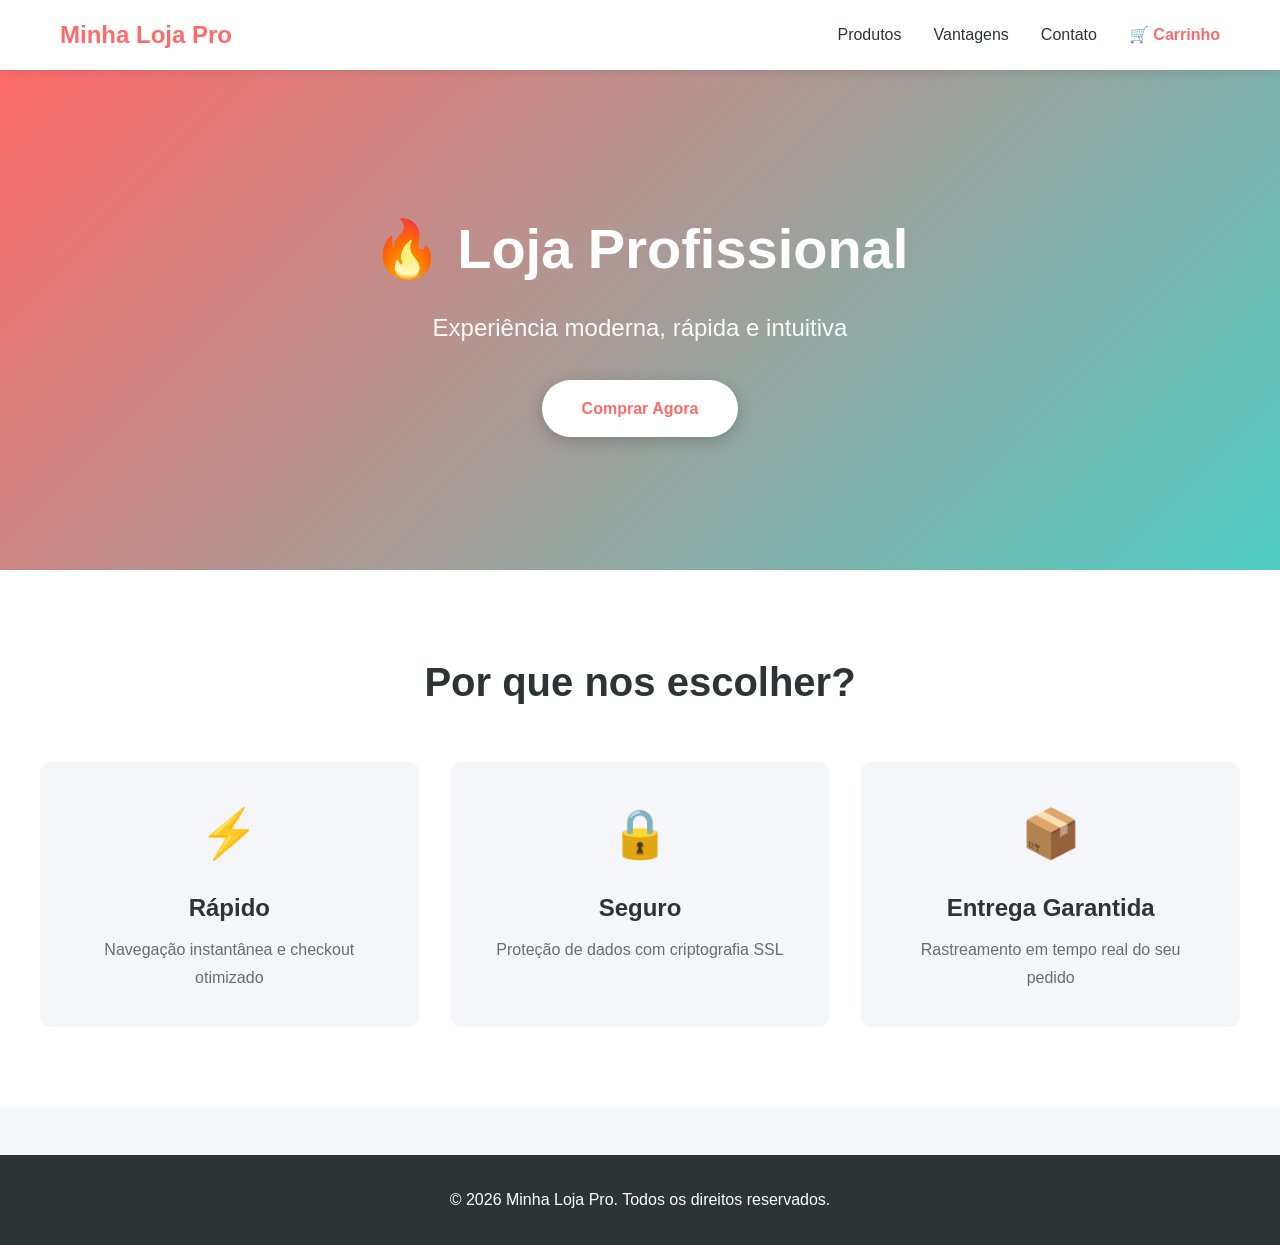
==== index.html @ 3347c28b "fazendo alterações no css, no carrinho do cliente" ====
<!DOCTYPE html>
<html lang="pt-BR">
<head>
    <meta charset="UTF-8">
    <meta name="viewport" content="width=device-width, initial-scale=1.0">
    <title>Minha Loja Pro - Experiência moderna e intuitiva</title>
    <link rel="stylesheet" href="css/style.css">
</head>
<body>
    <header class="header">
        <div class="container">
            <div class="logo">Minha Loja Pro</div>
            <nav class="navbar">
                <a href="#products" class="nav-link">Produtos</a>
                <a href="#features" class="nav-link">Vantagens</a>
                <a href="#contact" class="nav-link">Contato</a>
                <a href="pages/carrinho.html" class="nav-link" style="color: var(--primary-color); font-weight: bold;">🛒 Carrinho</a>
            </nav>
        </div>
    </header>

    <div class="hero">
        <h1>🔥 Loja Profissional</h1>
        <p>Experiência moderna, rápida e intuitiva</p>
        <a href="pages/produtos.html" class="btn">Comprar Agora</a>
    </div>

    <section id="features" class="features">
        <h2>Por que nos escolher?</h2>
        <div class="features-container">
            <div class="feature">
                <span class="icon">⚡</span>
                <h3>Rápido</h3>
                <p>Navegação instantânea e checkout otimizado</p>
            </div>
            <div class="feature">
                <span class="icon">🔒</span>
                <h3>Seguro</h3>
                <p>Proteção de dados com criptografia SSL</p>
            </div>
            <div class="feature">
                <span class="icon">📦</span>
                <h3>Entrega Garantida</h3>
                <p>Rastreamento em tempo real do seu pedido</p>
            </div>
        </div>
    </section>

    <footer class="footer">
        <div class="container">
            <p>&copy; 2026 Minha Loja Pro. Todos os direitos reservados.</p>
        </div>
    </footer>

    <script src="js/cart.js"></script>
    <script src="js/main.js"></script>
</body>
</html>
---- css/style.css ----
* {
    margin: 0;
    padding: 0;
    box-sizing: border-box;
}

:root {
    --primary-color: #ff6b6b;
    --secondary-color: #4ecdc4;
    --text-dark: #2d3436;
    --text-light: #636e72;
    --bg-light: #f5f6fa;
    --white: #ffffff;
    --transition: all 0.3s ease;
}

html {
    scroll-behavior: smooth;
}

body {
    font-family: 'Segoe UI', Tahoma, Geneva, Verdana, sans-serif;
    line-height: 1.6;
    color: var(--text-dark);
    background-color: var(--bg-light);
}

.container {
    max-width: 1200px;
    margin: 0 auto;
    padding: 0 20px;
}

/* Header */
.header {
    background-color: var(--white);
    box-shadow: 0 2px 10px rgba(0, 0, 0, 0.1);
    position: sticky;
    top: 0;
    z-index: 100;
}

.header .container {
    display: flex;
    justify-content: space-between;
    align-items: center;
    padding: 1rem 20px;
}

.logo {
    font-size: 1.5rem;
    font-weight: bold;
    color: var(--primary-color);
}

.navbar {
    display: flex;
    gap: 2rem;
}

.nav-link {
    text-decoration: none;
    color: var(--text-dark);
    transition: var(--transition);
    font-weight: 500;
}

.nav-link:hover {
    color: var(--primary-color);
}

/* Hero Section */
.hero {
    background: linear-gradient(135deg, var(--primary-color), var(--secondary-color));
    color: var(--white);
    padding: 6rem 20px;
    text-align: center;
    min-height: 500px;
    display: flex;
    flex-direction: column;
    justify-content: center;
    align-items: center;
}

.hero h1 {
    font-size: 3.5rem;
    margin-bottom: 1rem;
    animation: slideInDown 0.8s ease-out;
}

.hero p {
    font-size: 1.5rem;
    margin-bottom: 2rem;
    opacity: 0.95;
    animation: slideInUp 0.8s ease-out;
}

.btn {
    display: inline-block;
    background-color: var(--white);
    color: var(--primary-color);
    padding: 1rem 2.5rem;
    border-radius: 50px;
    text-decoration: none;
    font-weight: bold;
    transition: var(--transition);
    box-shadow: 0 4px 15px rgba(0, 0, 0, 0.2);
    animation: slideInUp 0.8s ease-out 0.2s both;
}

.btn:hover {
    transform: translateY(-3px);
    box-shadow: 0 6px 20px rgba(0, 0, 0, 0.3);
    background-color: var(--bg-light);
}

/* Features Section */
.features {
    padding: 5rem 20px;
    background-color: var(--white);
}

.features h2 {
    text-align: center;
    font-size: 2.5rem;
    margin-bottom: 3rem;
    color: var(--text-dark);
}

.features-container {
    display: grid;
    grid-template-columns: repeat(auto-fit, minmax(280px, 1fr));
    gap: 2rem;
    max-width: 1200px;
    margin: 0 auto;
}

.feature {
    background-color: var(--bg-light);
    padding: 2rem;
    border-radius: 10px;
    text-align: center;
    transition: var(--transition);
    border: 2px solid transparent;
}

.feature:hover {
    border-color: var(--primary-color);
    transform: translateY(-5px);
    box-shadow: 0 10px 25px rgba(0, 0, 0, 0.1);
}

.feature .icon {
    font-size: 3rem;
    display: block;
    margin-bottom: 1rem;
}

.feature h3 {
    font-size: 1.5rem;
    margin-bottom: 0.5rem;
    color: var(--text-dark);
}

.feature p {
    color: var(--text-light);
    line-height: 1.8;
}

/* Footer */
.footer {
    background-color: var(--text-dark);
    color: var(--white);
    text-align: center;
    padding: 2rem;
    margin-top: 3rem;
}

/* Products Section */
.products-section {
    padding: 4rem 20px;
    background-color: var(--bg-light);
}

.products-title {
    text-align: center;
    font-size: 2.5rem;
    margin-bottom: 0.5rem;
    color: var(--text-dark);
}

.products-subtitle {
    text-align: center;
    font-size: 1.1rem;
    color: var(--text-light);
    margin-bottom: 3rem;
}

.products-grid {
    display: grid;
    grid-template-columns: repeat(auto-fill, minmax(250px, 1fr));
    gap: 2rem;
    margin-top: 2rem;
}

.product-card {
    background-color: var(--white);
    border-radius: 10px;
    overflow: hidden;
    box-shadow: 0 2px 10px rgba(0, 0, 0, 0.08);
    transition: var(--transition);
    display: flex;
    flex-direction: column;
    height: 100%;
}

.product-card:hover {
    transform: translateY(-8px);
    box-shadow: 0 10px 30px rgba(0, 0, 0, 0.15);
}

.product-image {
    position: relative;
    width: 100%;
    height: 250px;
    overflow: hidden;
    background-color: #f0f0f0;
}

.product-image img {
    width: 100%;
    height: 100%;
    object-fit: cover;
    transition: var(--transition);
}

.product-card:hover .product-image img {
    transform: scale(1.05);
}

.product-badge {
    position: absolute;
    top: 10px;
    right: 10px;
    background-color: var(--primary-color);
    color: var(--white);
    padding: 0.4rem 0.8rem;
    border-radius: 20px;
    font-size: 0.75rem;
    font-weight: bold;
    text-transform: uppercase;
}

.product-badge.star {
    background-color: #ffc107;
    color: var(--text-dark);
}

.product-info {
    padding: 1.5rem;
    display: flex;
    flex-direction: column;
    flex-grow: 1;
}

.product-info h3 {
    font-size: 1.2rem;
    margin-bottom: 0.5rem;
    color: var(--text-dark);
}

.product-category {
    color: var(--primary-color);
    font-size: 0.9rem;
    margin-bottom: 0.5rem;
    font-weight: 600;
}

.product-description {
    color: var(--text-light);
    font-size: 0.9rem;
    margin-bottom: 1rem;
    line-height: 1.5;
    flex-grow: 1;
}

.product-footer {
    display: flex;
    justify-content: space-between;
    align-items: center;
    margin-top: auto;
    padding-top: 1rem;
    border-top: 1px solid #eee;
}

.product-price {
    font-size: 1.5rem;
    font-weight: bold;
    color: var(--primary-color);
}

.product-btn {
    background-color: var(--primary-color);
    color: var(--white);
    border: none;
    padding: 0.7rem 1.5rem;
    border-radius: 25px;
    cursor: pointer;
    font-weight: 600;
    transition: var(--transition);
    font-size: 0.9rem;
}

.product-btn:hover {
    background-color: #ff5252;
    transform: scale(1.05);
}

.product-btn:active {
    transform: scale(0.95);
}

/* Cart Section */
.cart-section {
    padding: 3rem 20px;
    background-color: var(--bg-light);
    min-height: 600px;
}

.cart-title {
    text-align: center;
    font-size: 2.5rem;
    margin-bottom: 2rem;
    color: var(--text-dark);
}

.cart-container {
    display: grid;
    grid-template-columns: 1fr 350px;
    gap: 2rem;
    margin-bottom: 3rem;
}

.cart-items {
    background-color: var(--white);
    border-radius: 10px;
    padding: 1.5rem;
    min-height: 400px;
}

.cart-list {
    display: flex;
    flex-direction: column;
    gap: 1.5rem;
}

.cart-item {
    display: grid;
    grid-template-columns: 100px 1fr 120px 100px 60px;
    gap: 1.5rem;
    padding: 1.5rem;
    border: 1px solid #eee;
    border-radius: 8px;
    align-items: center;
    transition: var(--transition);
}

.cart-item:hover {
    border-color: var(--primary-color);
    box-shadow: 0 2px 10px rgba(255, 107, 107, 0.1);
}

.item-image {
    width: 100px;
    height: 100px;
    border-radius: 8px;
    overflow: hidden;
    background-color: var(--bg-light);
}

.item-image img {
    width: 100%;
    height: 100%;
    object-fit: cover;
}

.item-details {
    display: flex;
    flex-direction: column;
    justify-content: center;
}

.item-details h3 {
    font-size: 1.1rem;
    margin-bottom: 0.3rem;
    color: var(--text-dark);
}

.item-category {
    color: var(--primary-color);
    font-size: 0.85rem;
    font-weight: 600;
    margin-bottom: 0.3rem;
}

.item-description {
    color: var(--text-light);
    font-size: 0.85rem;
    line-height: 1.4;
}

.item-quantity {
    display: flex;
    align-items: center;
    gap: 0.5rem;
    border: 1px solid #ddd;
    border-radius: 5px;
    padding: 0.5rem;
    background-color: var(--bg-light);
}

.qty-btn {
    background-color: transparent;
    border: none;
    font-size: 1.2rem;
    cursor: pointer;
    width: 30px;
    height: 30px;
    display: flex;
    align-items: center;
    justify-content: center;
    border-radius: 3px;
    transition: var(--transition);
    color: var(--primary-color);
}

.qty-btn:hover {
    background-color: var(--primary-color);
    color: var(--white);
}

.item-quantity input {
    width: 40px;
    text-align: center;
    border: none;
    background-color: transparent;
    font-weight: bold;
    color: var(--text-dark);
}

.item-price {
    text-align: center;
}

.unit-price {
    font-size: 0.85rem;
    color: var(--text-light);
    margin-bottom: 0.3rem;
}

.total-price {
    font-size: 1.3rem;
    font-weight: bold;
    color: var(--primary-color);
}

.item-remove {
    display: flex;
    justify-content: center;
}

.btn-remove {
    background-color: transparent;
    border: none;
    font-size: 1.5rem;
    cursor: pointer;
    opacity: 0.6;
    transition: var(--transition);
    padding: 0.5rem;
}

.btn-remove:hover {
    opacity: 1;
    transform: scale(1.2);
}

.empty-cart {
    text-align: center;
    color: var(--text-light);
}

/* Cart Summary */
.cart-summary {
    display: flex;
    flex-direction: column;
    gap: 1.5rem;
}

.summary-card {
    background-color: var(--white);
    border-radius: 10px;
    padding: 1.5rem;
    box-shadow: 0 2px 10px rgba(0, 0, 0, 0.08);
}

.summary-card h2 {
    font-size: 1.3rem;
    margin-bottom: 1.5rem;
    color: var(--text-dark);
}

.summary-card h3 {
    font-size: 1rem;
    margin-bottom: 1rem;
    color: var(--text-dark);
}

.summary-card p {
    margin: 0.5rem 0;
    color: var(--text-light);
    line-height: 1.6;
}

.summary-item {
    display: flex;
    justify-content: space-between;
    padding: 0.8rem 0;
    font-size: 1rem;
    color: var(--text-dark);
}

.summary-divider {
    height: 1px;
    background-color: #eee;
    margin: 1rem 0;
}

.summary-total {
    display: flex;
    justify-content: space-between;
    font-size: 1.3rem;
    font-weight: bold;
    color: var(--primary-color);
}

.btn-checkout {
    width: 100%;
    padding: 1rem;
    background-color: var(--primary-color);
    color: var(--white);
    border: none;
    border-radius: 8px;
    font-size: 1rem;
    font-weight: bold;
    cursor: pointer;
    transition: var(--transition);
    margin-top: 1.5rem;
}

.btn-checkout:hover:not(:disabled) {
    background-color: #ff5252;
    transform: translateY(-2px);
    box-shadow: 0 4px 15px rgba(255, 107, 107, 0.3);
}

.btn-checkout:disabled {
    opacity: 0.5;
    cursor: not-allowed;
}

.btn-continue {
    width: 100%;
    padding: 0.8rem;
    background-color: var(--secondary-color);
    color: var(--white);
    border: none;
    border-radius: 8px;
    font-size: 0.95rem;
    font-weight: 600;
    cursor: pointer;
    text-decoration: none;
    display: block;
    text-align: center;
    transition: var(--transition);
}

.btn-continue:hover {
    background-color: #2ac4ab;
    transform: translateY(-2px);
}

.payment-methods {
    margin-top: 1rem;
}

.shipping-info {
    background-color: #f0f9ff;
    border-left: 4px solid var(--secondary-color);
}

/* Coupon Section */
.coupon-section {
    margin-top: 2rem;
}

.coupon-card {
    background-color: var(--white);
    border-radius: 10px;
    padding: 1.5rem;
    border: 2px dashed var(--secondary-color);
}

.coupon-card h3 {
    margin-bottom: 1rem;
    color: var(--text-dark);
}

.coupon-input-group {
    display: flex;
    gap: 0.5rem;
}

.coupon-input-group input {
    flex: 1;
    padding: 0.8rem;
    border: 1px solid #ddd;
    border-radius: 5px;
    font-size: 1rem;
}

.coupon-input-group input:focus {
    outline: none;
    border-color: var(--primary-color);
    box-shadow: 0 0 0 3px rgba(255, 107, 107, 0.1);
}

.btn-coupon {
    padding: 0.8rem 1.5rem;
    background-color: var(--primary-color);
    color: var(--white);
    border: none;
    border-radius: 5px;
    font-weight: 600;
    cursor: pointer;
    transition: var(--transition);
}

.btn-coupon:hover {
    background-color: #ff5252;
}

/* Responsive Cart */
@media (max-width: 768px) {
    .cart-container {
        grid-template-columns: 1fr;
    }

    .cart-item {
        grid-template-columns: 80px 1fr;
        gap: 1rem;
        padding: 1rem;
    }

    .item-details {
        grid-column: 1 / -1;
    }

    .item-quantity,
    .item-price,
    .item-remove {
        grid-column: auto;
    }

    .cart-title {
        font-size: 2rem;
    }

    .coupon-input-group {
        flex-direction: column;
    }
}

@media (max-width: 480px) {
    .cart-item {
        grid-template-columns: 70px 1fr;
    }

    .item-image {
        width: 70px;
        height: 70px;
    }

    .item-quantity,
    .item-price {
        font-size: 0.9rem;
    }

    .cart-title {
        font-size: 1.5rem;
    }

    .cart-item {
        display: flex;
        flex-direction: column;
        align-items: flex-start;
    }

    .item-remove {
        align-self: flex-end;
        margin-top: -2.5rem;
    }
}

/* Animations */
@keyframes slideInDown {
    from {
        opacity: 0;
        transform: translateY(-50px);
    }
    to {
        opacity: 1;
        transform: translateY(0);
    }
}

@keyframes slideInUp {
    from {
        opacity: 0;
        transform: translateY(50px);
    }
    to {
        opacity: 1;
        transform: translateY(0);
    }
}

/* Responsive */
@media (max-width: 768px) {
    .hero h1 {
        font-size: 2rem;
    }

    .hero p {
        font-size: 1.1rem;
    }

    .navbar {
        gap: 1rem;
        font-size: 0.9rem;
    }

    .features h2 {
        font-size: 2rem;
    }

    .features-container {
        gap: 1.5rem;
    }

    .products-grid {
        grid-template-columns: repeat(auto-fill, minmax(200px, 1fr));
        gap: 1.5rem;
    }

    .products-title {
        font-size: 2rem;
    }
}

@media (max-width: 480px) {
    .header .container {
        flex-direction: column;
        gap: 1rem;
    }

    .hero h1 {
        font-size: 1.5rem;
    }

    .hero p {
        font-size: 1rem;
    }

    .btn {
        padding: 0.8rem 2rem;
    }

    .navbar {
        flex-direction: column;
        gap: 0.5rem;
    }

    .products-grid {
        grid-template-columns: 1fr;
        gap: 1rem;
    }

    .products-title {
        font-size: 1.5rem;
    }

    .products-subtitle {
        font-size: 0.9rem;
    }

    .product-card {
        display: grid;
        grid-template-columns: 100px 1fr;
    }

    .product-image {
        height: 100px;
    }

    .product-footer {
        flex-direction: column;
        gap: 0.5rem;
        align-items: flex-start;
    }

    .product-btn {
        width: 100%;
    }
}
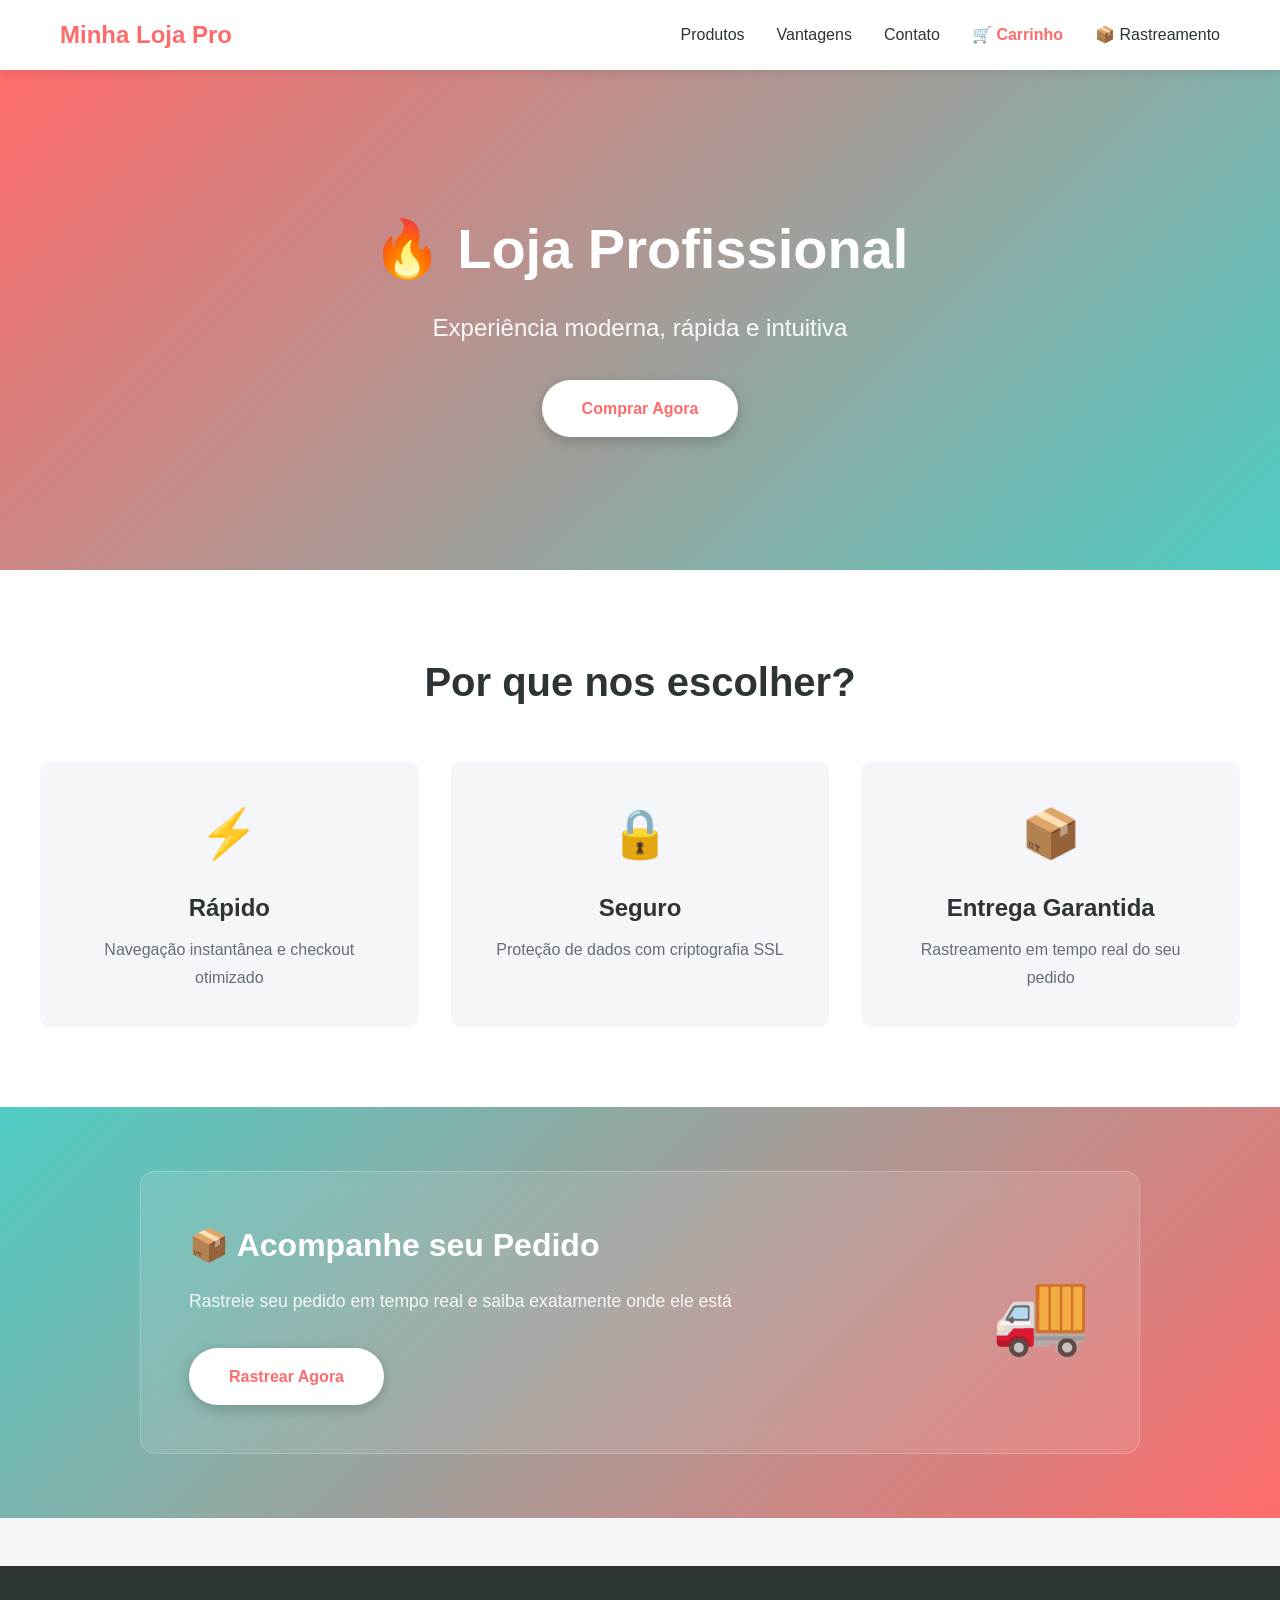
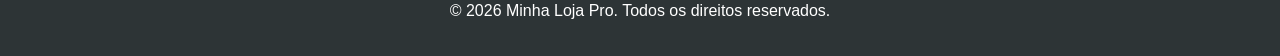
==== commit 033105d6: "colocando os codigos para rastreamento do produto" ====
--- a/index.html
+++ b/index.html
@@ -15,6 +15,7 @@
                 <a href="#features" class="nav-link">Vantagens</a>
                 <a href="#contact" class="nav-link">Contato</a>
                 <a href="pages/carrinho.html" class="nav-link" style="color: var(--primary-color); font-weight: bold;">🛒 Carrinho</a>
+                <a href="pages/rastreamento.html" class="nav-link">📦 Rastreamento</a>
             </nav>
         </div>
     </header>
@@ -46,6 +47,22 @@
         </div>
     </section>
 
+    <!-- Seção de Rastreamento Rápido -->
+    <section class="tracking-quick-section">
+        <div class="container">
+            <div class="tracking-quick-card">
+                <div class="tracking-quick-content">
+                    <h2>📦 Acompanhe seu Pedido</h2>
+                    <p>Rastreie seu pedido em tempo real e saiba exatamente onde ele está</p>
+                    <a href="pages/rastreamento.html" class="btn">Rastrear Agora</a>
+                </div>
+                <div class="tracking-quick-image">
+                    <div class="tracking-icon-large">🚚</div>
+                </div>
+            </div>
+        </div>
+    </section>
+
     <footer class="footer">
         <div class="container">
             <p>&copy; 2026 Minha Loja Pro. Todos os direitos reservados.</p>
@@ -53,6 +70,7 @@
     </footer>
 
     <script src="js/cart.js"></script>
+    <script src="js/tracking.js"></script>
     <script src="js/main.js"></script>
 </body>
 </html>
--- a/css/style.css
+++ b/css/style.css
@@ -822,3 +822,534 @@
         width: 100%;
     }
 }
+
+/* Tracking Section */
+.tracking-section {
+    padding: 3rem 20px;
+    background-color: var(--bg-light);
+    min-height: 600px;
+}
+
+.tracking-title {
+    text-align: center;
+    font-size: 2.5rem;
+    margin-bottom: 0.5rem;
+    color: var(--text-dark);
+}
+
+.tracking-subtitle {
+    text-align: center;
+    font-size: 1.1rem;
+    color: var(--text-light);
+    margin-bottom: 3rem;
+}
+
+.tracking-container {
+    max-width: 1000px;
+    margin: 0 auto;
+    display: grid;
+    grid-template-columns: 1fr 2fr;
+    gap: 2rem;
+}
+
+/* Tracking Form */
+.tracking-form-card {
+    background-color: var(--white);
+    border-radius: 10px;
+    padding: 2rem;
+    box-shadow: 0 2px 10px rgba(0, 0, 0, 0.08);
+}
+
+.tracking-form-card h2 {
+    margin-bottom: 1.5rem;
+    color: var(--text-dark);
+    font-size: 1.5rem;
+}
+
+.tracking-form {
+    display: flex;
+    flex-direction: column;
+    gap: 1rem;
+}
+
+.form-group {
+    display: flex;
+    flex-direction: column;
+}
+
+.form-group label {
+    font-weight: 600;
+    margin-bottom: 0.5rem;
+    color: var(--text-dark);
+}
+
+.form-group input {
+    padding: 0.8rem;
+    border: 1px solid #ddd;
+    border-radius: 5px;
+    font-size: 1rem;
+    transition: var(--transition);
+}
+
+.form-group input:focus {
+    outline: none;
+    border-color: var(--primary-color);
+    box-shadow: 0 0 0 3px rgba(255, 107, 107, 0.1);
+}
+
+.btn-track {
+    background-color: var(--primary-color);
+    color: var(--white);
+    border: none;
+    padding: 1rem;
+    border-radius: 8px;
+    font-size: 1rem;
+    font-weight: 600;
+    cursor: pointer;
+    transition: var(--transition);
+}
+
+.btn-track:hover {
+    background-color: #ff5252;
+    transform: translateY(-2px);
+}
+
+.tracking-examples {
+    margin-top: 2rem;
+    padding-top: 1rem;
+    border-top: 1px solid #eee;
+}
+
+.tracking-examples p {
+    margin-bottom: 0.5rem;
+    font-weight: 600;
+    color: var(--text-dark);
+}
+
+.example-codes {
+    display: flex;
+    flex-wrap: wrap;
+    gap: 0.5rem;
+}
+
+.code-example {
+    background-color: var(--bg-light);
+    padding: 0.4rem 0.8rem;
+    border-radius: 20px;
+    font-family: monospace;
+    font-size: 0.9rem;
+    color: var(--primary-color);
+    border: 1px solid var(--primary-color);
+}
+
+/* Tracking Result */
+.tracking-result {
+    background-color: var(--white);
+    border-radius: 10px;
+    padding: 2rem;
+    box-shadow: 0 2px 10px rgba(0, 0, 0, 0.08);
+}
+
+.result-header {
+    display: flex;
+    justify-content: space-between;
+    align-items: center;
+    margin-bottom: 2rem;
+    padding-bottom: 1rem;
+    border-bottom: 2px solid var(--primary-color);
+}
+
+.result-header h3 {
+    font-size: 1.5rem;
+    color: var(--text-dark);
+}
+
+.tracking-code-display {
+    background-color: var(--primary-color);
+    color: var(--white);
+    padding: 0.5rem 1rem;
+    border-radius: 20px;
+    font-family: monospace;
+    font-weight: bold;
+}
+
+.order-info {
+    display: grid;
+    grid-template-columns: repeat(auto-fit, minmax(200px, 1fr));
+    gap: 1rem;
+    margin-bottom: 2rem;
+    padding: 1rem;
+    background-color: var(--bg-light);
+    border-radius: 8px;
+}
+
+.info-item {
+    display: flex;
+    justify-content: space-between;
+    align-items: center;
+}
+
+.info-label {
+    font-weight: 600;
+    color: var(--text-dark);
+}
+
+.info-item span:last-child {
+    color: var(--primary-color);
+    font-weight: bold;
+}
+
+/* Tracking Timeline */
+.tracking-timeline {
+    margin-bottom: 2rem;
+}
+
+.timeline-item {
+    display: flex;
+    align-items: flex-start;
+    margin-bottom: 2rem;
+    position: relative;
+}
+
+.timeline-item:not(:last-child)::after {
+    content: '';
+    position: absolute;
+    left: 20px;
+    top: 40px;
+    width: 2px;
+    height: calc(100% - 40px);
+    background-color: #ddd;
+}
+
+.timeline-icon {
+    width: 40px;
+    height: 40px;
+    border-radius: 50%;
+    display: flex;
+    align-items: center;
+    justify-content: center;
+    font-size: 1.2rem;
+    margin-right: 1rem;
+    flex-shrink: 0;
+    position: relative;
+    z-index: 1;
+}
+
+.timeline-item.completed .timeline-icon {
+    background-color: #27ae60;
+    color: white;
+}
+
+.timeline-item.active .timeline-icon {
+    background-color: var(--primary-color);
+    color: white;
+    animation: pulse 2s infinite;
+}
+
+.timeline-item.pending .timeline-icon {
+    background-color: #bdc3c7;
+    color: white;
+}
+
+.timeline-content {
+    flex: 1;
+}
+
+.timeline-content h4 {
+    margin-bottom: 0.5rem;
+    color: var(--text-dark);
+}
+
+.timeline-content p {
+    color: var(--text-light);
+    margin-bottom: 0.5rem;
+    line-height: 1.5;
+}
+
+.timeline-date {
+    font-size: 0.9rem;
+    color: var(--text-light);
+    font-style: italic;
+}
+
+@keyframes pulse {
+    0% { transform: scale(1); }
+    50% { transform: scale(1.1); }
+    100% { transform: scale(1); }
+}
+
+/* Delivery Info */
+.delivery-info {
+    margin-bottom: 2rem;
+    padding: 1.5rem;
+    background-color: #f0f9ff;
+    border-radius: 8px;
+    border-left: 4px solid var(--secondary-color);
+}
+
+.delivery-info h4 {
+    margin-bottom: 1rem;
+    color: var(--text-dark);
+}
+
+.delivery-details {
+    display: grid;
+    gap: 0.5rem;
+}
+
+.detail-item {
+    display: flex;
+    justify-content: space-between;
+    align-items: center;
+}
+
+.detail-label {
+    font-weight: 600;
+    color: var(--text-dark);
+}
+
+/* Order Products */
+.order-products {
+    margin-bottom: 2rem;
+}
+
+.order-products h4 {
+    margin-bottom: 1rem;
+    color: var(--text-dark);
+}
+
+.products-list {
+    display: flex;
+    flex-direction: column;
+    gap: 1rem;
+}
+
+.order-product-item {
+    display: flex;
+    align-items: center;
+    padding: 1rem;
+    background-color: var(--bg-light);
+    border-radius: 8px;
+    gap: 1rem;
+}
+
+.product-thumb {
+    width: 60px;
+    height: 60px;
+    object-fit: cover;
+    border-radius: 5px;
+}
+
+.product-info h5 {
+    margin-bottom: 0.3rem;
+    color: var(--text-dark);
+    font-size: 1rem;
+}
+
+.product-category {
+    color: var(--primary-color);
+    font-size: 0.8rem;
+    margin-bottom: 0.3rem;
+}
+
+.product-quantity,
+.product-price {
+    font-size: 0.9rem;
+    color: var(--text-light);
+}
+
+/* Tracking Error */
+.tracking-error {
+    background-color: #ffeaea;
+    border: 1px solid #f5c6cb;
+    border-radius: 10px;
+    padding: 2rem;
+    text-align: center;
+}
+
+.error-content h3 {
+    color: #721c24;
+    margin-bottom: 1rem;
+}
+
+.error-content p {
+    color: #721c24;
+    margin-bottom: 1rem;
+}
+
+.error-content ul {
+    text-align: left;
+    color: #721c24;
+    margin-top: 1rem;
+}
+
+.error-content li {
+    margin-bottom: 0.5rem;
+}
+
+.error-icon {
+    font-size: 3rem;
+    margin-bottom: 1rem;
+}
+
+/* Help Section */
+.help-section {
+    margin-top: 3rem;
+    padding: 2rem;
+    background-color: var(--white);
+    border-radius: 10px;
+    box-shadow: 0 2px 10px rgba(0, 0, 0, 0.08);
+}
+
+.help-section h3 {
+    text-align: center;
+    margin-bottom: 2rem;
+    color: var(--text-dark);
+}
+
+.help-content {
+    display: grid;
+    grid-template-columns: repeat(auto-fit, minmax(250px, 1fr));
+    gap: 2rem;
+}
+
+.help-item {
+    padding: 1.5rem;
+    background-color: var(--bg-light);
+    border-radius: 8px;
+    border-left: 4px solid var(--secondary-color);
+}
+
+.help-item h4 {
+    margin-bottom: 1rem;
+    color: var(--text-dark);
+}
+
+.help-item p {
+    color: var(--text-light);
+    line-height: 1.6;
+}
+
+/* Responsive Tracking */
+@media (max-width: 768px) {
+    .tracking-container {
+        grid-template-columns: 1fr;
+    }
+
+    .tracking-title {
+        font-size: 2rem;
+    }
+
+    .order-info {
+        grid-template-columns: 1fr;
+    }
+
+    .timeline-item {
+        flex-direction: column;
+        align-items: flex-start;
+    }
+
+    .timeline-icon {
+        margin-bottom: 1rem;
+        margin-right: 0;
+    }
+
+    .order-product-item {
+        flex-direction: column;
+        text-align: center;
+    }
+
+    .product-thumb {
+        margin-bottom: 1rem;
+    }
+
+    .help-content {
+        grid-template-columns: 1fr;
+    }
+}
+
+@media (max-width: 480px) {
+    .tracking-section {
+        padding: 2rem 15px;
+    }
+
+    .tracking-form-card,
+    .tracking-result {
+        padding: 1.5rem;
+    }
+
+    .example-codes {
+        justify-content: center;
+    }
+
+    .result-header {
+        flex-direction: column;
+        gap: 1rem;
+        align-items: flex-start;
+    }
+
+    .tracking-code-display {
+        align-self: center;
+    }
+}
+
+/* Tracking Quick Section */
+.tracking-quick-section {
+    padding: 4rem 20px;
+    background: linear-gradient(135deg, var(--secondary-color), var(--primary-color));
+    color: var(--white);
+}
+
+.tracking-quick-card {
+    max-width: 1000px;
+    margin: 0 auto;
+    background-color: rgba(255, 255, 255, 0.1);
+    backdrop-filter: blur(10px);
+    border-radius: 15px;
+    padding: 3rem;
+    display: grid;
+    grid-template-columns: 1fr auto;
+    gap: 3rem;
+    align-items: center;
+    border: 1px solid rgba(255, 255, 255, 0.2);
+}
+
+.tracking-quick-content h2 {
+    font-size: 2rem;
+    margin-bottom: 1rem;
+    color: var(--white);
+}
+
+.tracking-quick-content p {
+    font-size: 1.1rem;
+    margin-bottom: 2rem;
+    opacity: 0.9;
+    line-height: 1.6;
+}
+
+.tracking-quick-image {
+    display: flex;
+    align-items: center;
+    justify-content: center;
+}
+
+.tracking-icon-large {
+    font-size: 5rem;
+    opacity: 0.9;
+}
+
+@media (max-width: 768px) {
+    .tracking-quick-card {
+        grid-template-columns: 1fr;
+        text-align: center;
+        gap: 2rem;
+    }
+
+    .tracking-quick-content h2 {
+        font-size: 1.5rem;
+    }
+
+    .tracking-icon-large {
+        font-size: 3rem;
+    }
+}
